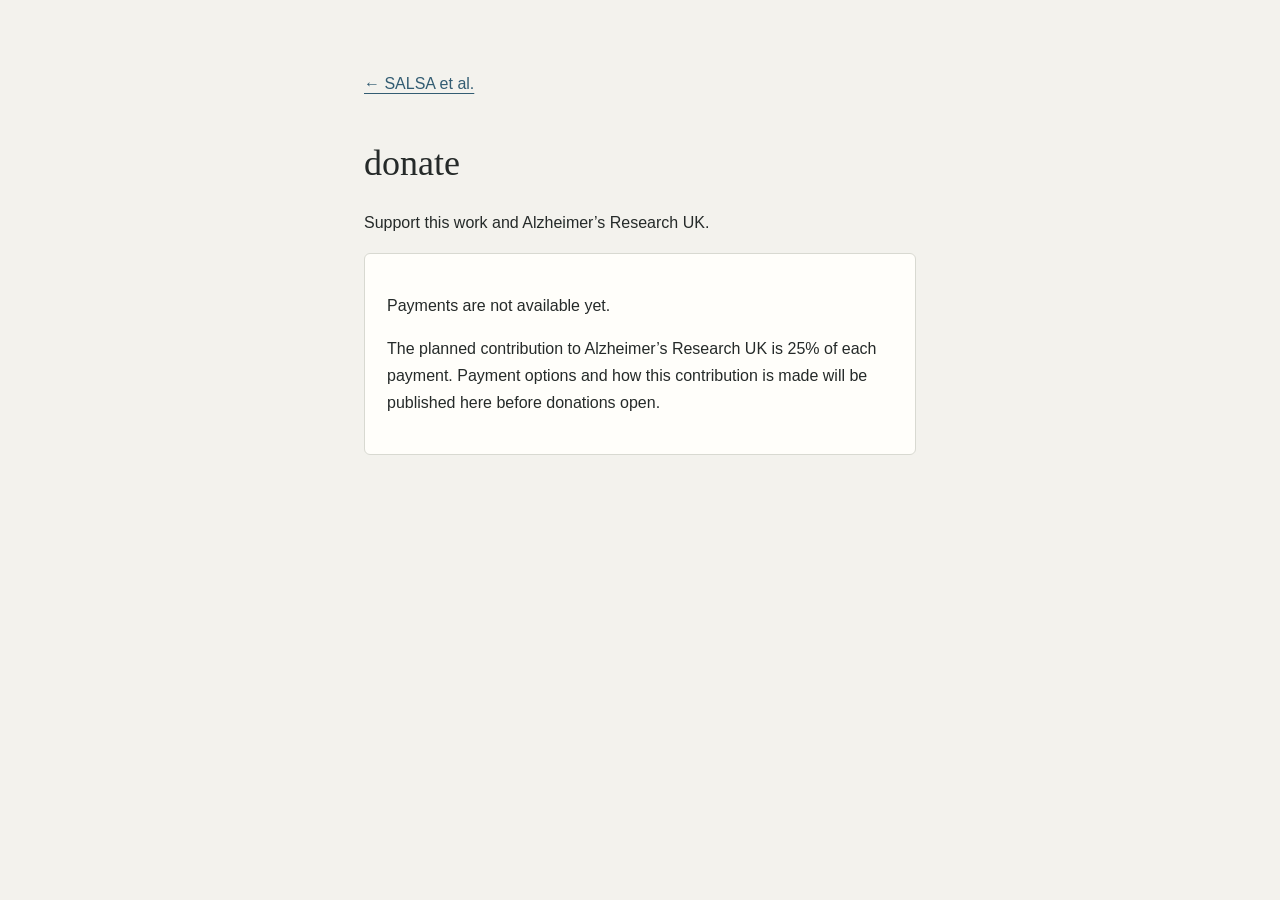
==== donate.html @ 75dee32e "Rename gallery and add author contact and donation entry points" ====
<!doctype html>
<html lang="en">
<head>
<meta charset="utf-8">
<meta name="viewport" content="width=device-width, initial-scale=1">
<title>Donate — SALSA et al.</title>
<style>
:root{color-scheme:light}*{box-sizing:border-box}body{margin:0;background:#f3f2ed;color:#252a29;font:16px/1.7 Arial,Helvetica,sans-serif}main{max-width:600px;margin:70px auto;padding:0 24px}h1{font:normal 36px/1.2 Georgia,serif;margin-top:45px}a{color:#325c72;text-underline-offset:4px}a:focus-visible{outline:3px solid #325c72;outline-offset:4px}.notice{padding:22px;background:#fffefa;border:1px solid #d8d9d1;border-radius:6px}
</style>
</head>
<body><main>
<a href="./">← SALSA et al.</a>
<h1>donate</h1>
<p>Support this work and Alzheimer’s Research UK.</p>
<div class="notice"><p>Payments are not available yet.</p><p>The planned contribution to Alzheimer’s Research UK is 25% of each payment. Payment options and how this contribution is made will be published here before donations open.</p></div>
</main></body>
</html>
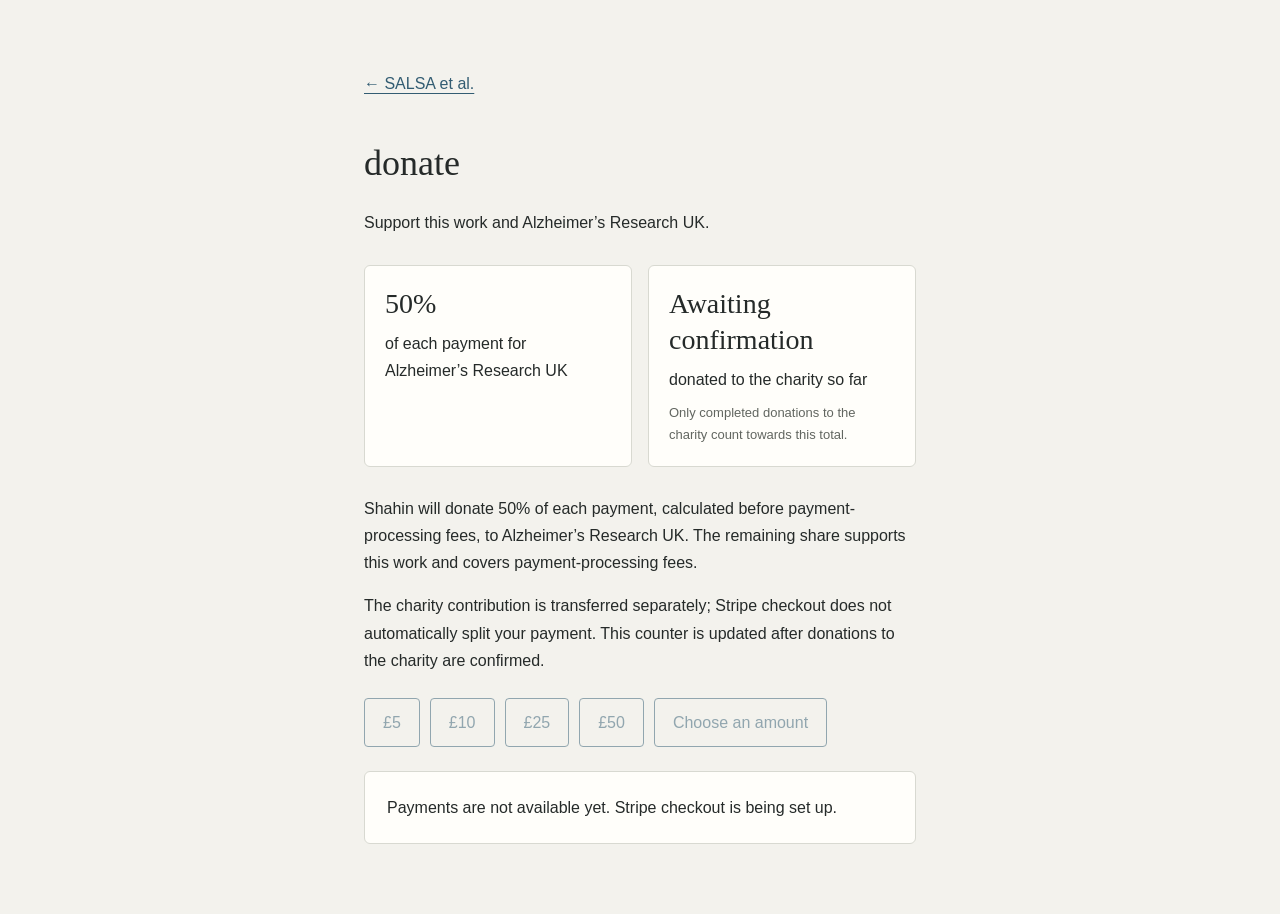
==== commit 80e68239: "Set charity share to 50 percent and add confirmed donation counters" ====
--- a/donate.html
+++ b/donate.html
@@ -6,12 +6,27 @@
 <title>Donate — SALSA et al.</title>
 <style>
 :root{color-scheme:light}*{box-sizing:border-box}body{margin:0;background:#f3f2ed;color:#252a29;font:16px/1.7 Arial,Helvetica,sans-serif}main{max-width:600px;margin:70px auto;padding:0 24px}h1{font:normal 36px/1.2 Georgia,serif;margin-top:45px}a{color:#325c72;text-underline-offset:4px}a:focus-visible{outline:3px solid #325c72;outline-offset:4px}.notice{padding:22px;background:#fffefa;border:1px solid #d8d9d1;border-radius:6px}
+
+.support-summary{display:grid;grid-template-columns:1fr 1fr;gap:16px;margin:28px 0}.support-summary>div{padding:20px;background:#fffefa;border:1px solid #d8d9d1;border-radius:6px}.support-summary strong{display:block;font:normal 28px/1.3 Georgia,serif;margin-bottom:8px}.support-summary p{font-size:13px;color:#626660;margin:8px 0 0}.amounts{display:flex;flex-wrap:wrap;gap:10px;margin:24px 0}.amounts a{padding:10px 18px;border:1px solid #325c72;border-radius:4px;text-decoration:none}.amounts a[aria-disabled=true]{opacity:.5;cursor:default}.notice p:first-child{margin-top:0}.notice p:last-child{margin-bottom:0}@media(max-width:450px){.support-summary{grid-template-columns:1fr}main{margin-top:32px}}
 </style>
 </head>
 <body><main>
 <a href="./">← SALSA et al.</a>
 <h1>donate</h1>
 <p>Support this work and Alzheimer’s Research UK.</p>
-<div class="notice"><p>Payments are not available yet.</p><p>The planned contribution to Alzheimer’s Research UK is 25% of each payment. Payment options and how this contribution is made will be published here before donations open.</p></div>
-</main></body>
+<div class="support-summary">
+<div><strong data-charity-percent>50%</strong>of each payment for Alzheimer’s Research UK</div>
+<div><strong data-charity-total>Awaiting confirmation</strong>donated to the charity so far<p data-charity-date>Only completed donations to the charity count towards this total.</p></div>
+</div>
+<p>Shahin will donate 50% of each payment, calculated before payment-processing fees, to Alzheimer’s Research UK. The remaining share supports this work and covers payment-processing fees.</p>
+<p>The charity contribution is transferred separately; Stripe checkout does not automatically split your payment. This counter is updated after donations to the charity are confirmed.</p>
+<div class="amounts" aria-label="Payment amount in pounds sterling">
+<a data-payment="5" aria-disabled="true" tabindex="-1">£5</a>
+<a data-payment="10" aria-disabled="true" tabindex="-1">£10</a>
+<a data-payment="25" aria-disabled="true" tabindex="-1">£25</a>
+<a data-payment="50" aria-disabled="true" tabindex="-1">£50</a>
+<a data-payment="custom" aria-disabled="true" tabindex="-1">Choose an amount</a>
+</div>
+<div class="notice"><p id="payment-status">Payments are not available yet. Stripe checkout is being set up.</p></div>
+</main><script type="module" src="support.js"></script></body>
 </html>
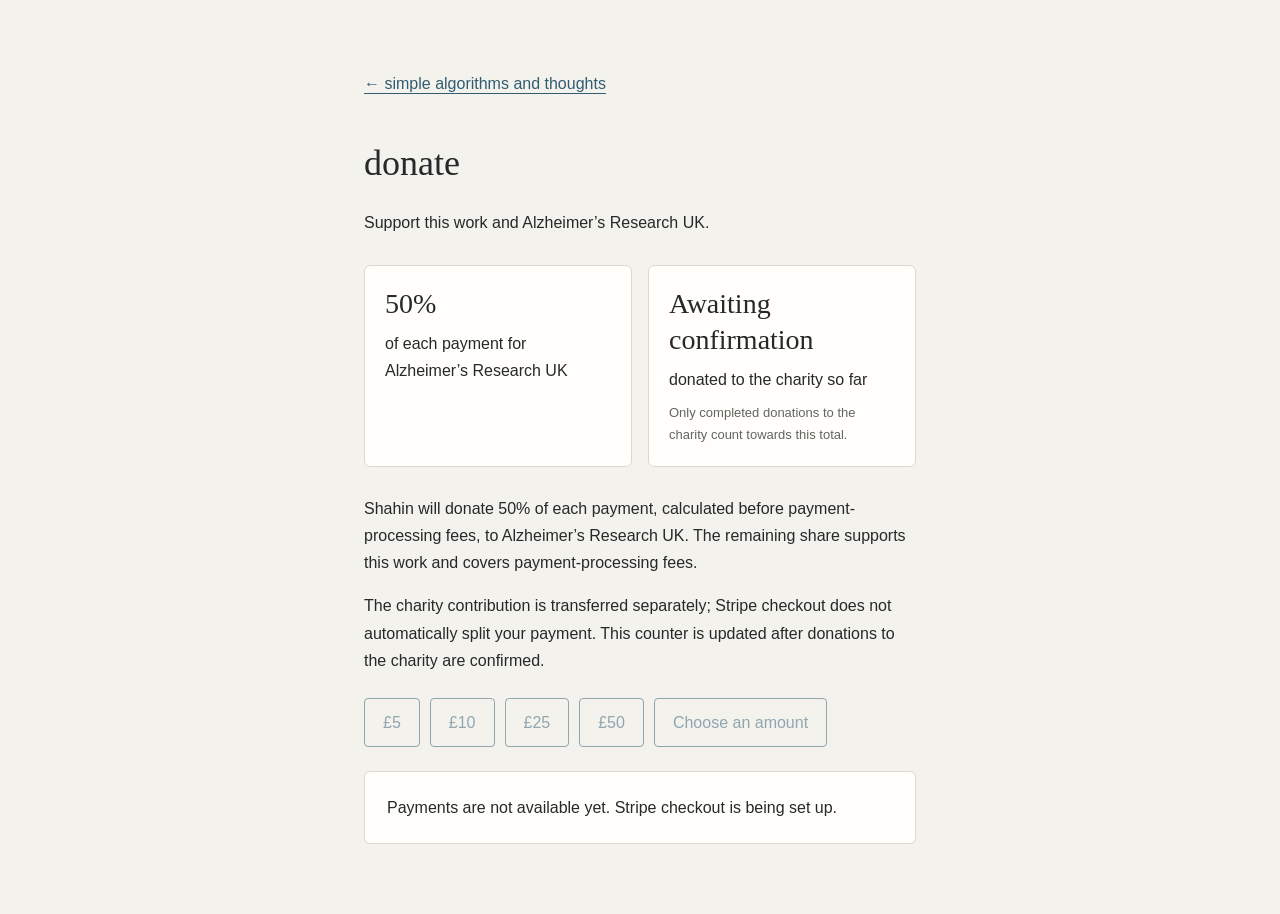
==== commit af168cf7: "Rename site, compact author menu and widen brainstorming board" ====
--- a/donate.html
+++ b/donate.html
@@ -3,7 +3,7 @@
 <head>
 <meta charset="utf-8">
 <meta name="viewport" content="width=device-width, initial-scale=1">
-<title>Donate — SALSA et al.</title>
+<title>Donate — simple algorithms and thoughts</title>
 <style>
 :root{color-scheme:light}*{box-sizing:border-box}body{margin:0;background:#f3f2ed;color:#252a29;font:16px/1.7 Arial,Helvetica,sans-serif}main{max-width:600px;margin:70px auto;padding:0 24px}h1{font:normal 36px/1.2 Georgia,serif;margin-top:45px}a{color:#325c72;text-underline-offset:4px}a:focus-visible{outline:3px solid #325c72;outline-offset:4px}.notice{padding:22px;background:#fffefa;border:1px solid #d8d9d1;border-radius:6px}
 
@@ -11,7 +11,7 @@
 </style>
 </head>
 <body><main>
-<a href="./">← SALSA et al.</a>
+<a href="./">← simple algorithms and thoughts</a>
 <h1>donate</h1>
 <p>Support this work and Alzheimer’s Research UK.</p>
 <div class="support-summary">
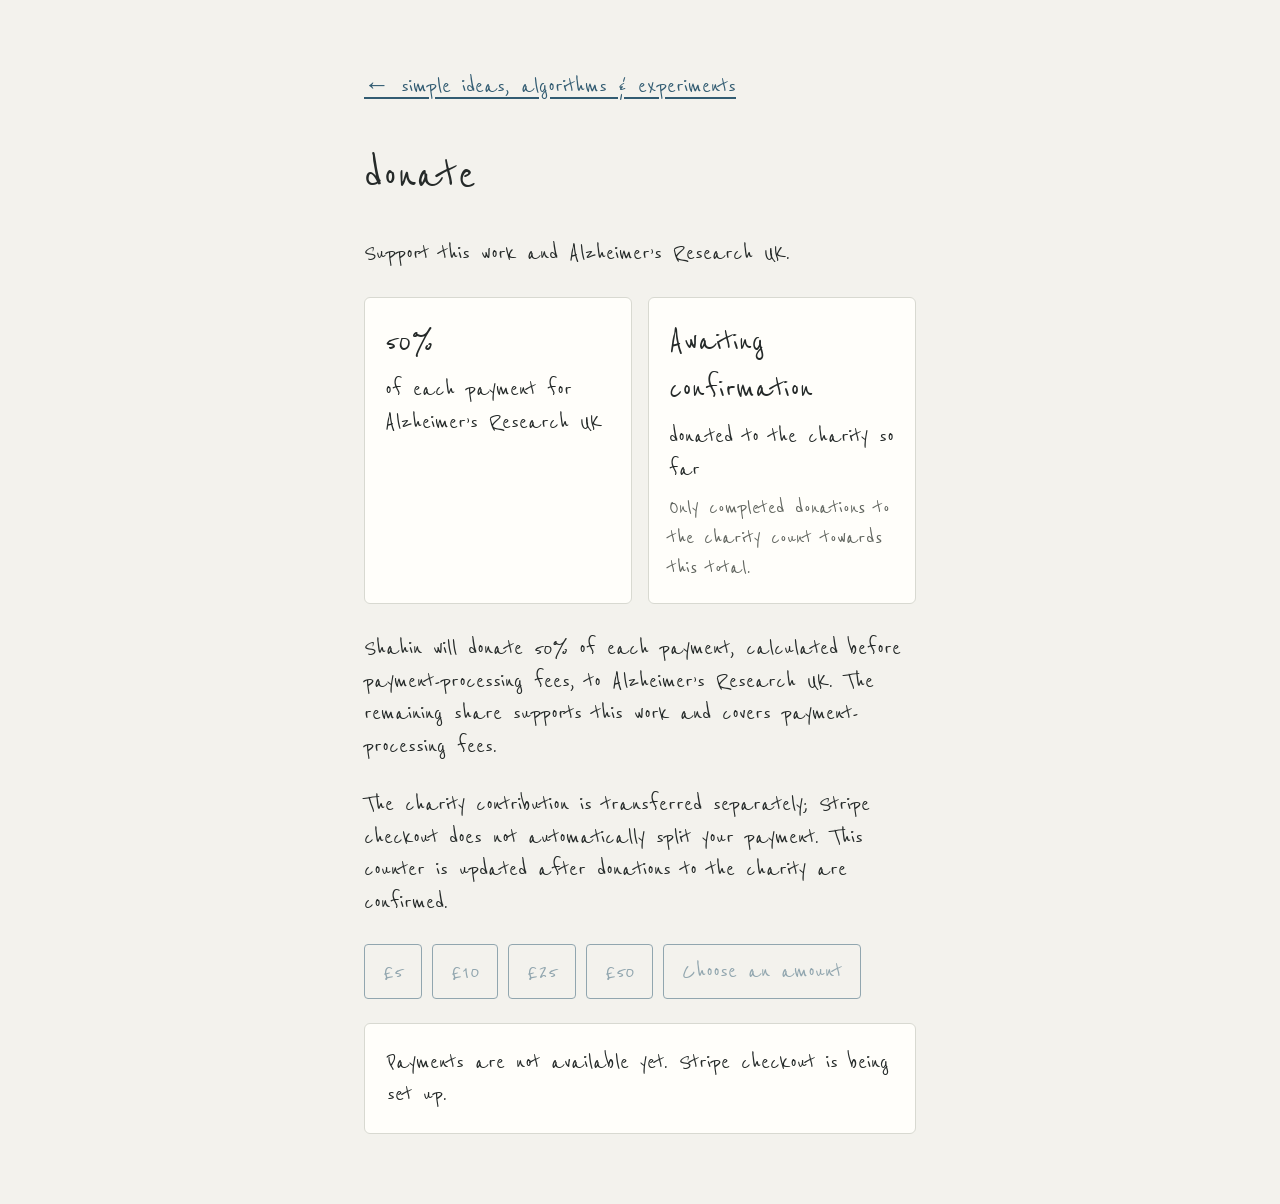
==== commit 60650cce: "Apply Reenie Beanie typography and revise gallery title and footer" ====
--- a/donate.html
+++ b/donate.html
@@ -3,15 +3,16 @@
 <head>
 <meta charset="utf-8">
 <meta name="viewport" content="width=device-width, initial-scale=1">
-<title>Donate — simple algorithms and thoughts</title>
+<title>Donate — simple ideas, algorithms &amp; experiments</title>
 <style>
 :root{color-scheme:light}*{box-sizing:border-box}body{margin:0;background:#f3f2ed;color:#252a29;font:16px/1.7 Arial,Helvetica,sans-serif}main{max-width:600px;margin:70px auto;padding:0 24px}h1{font:normal 36px/1.2 Georgia,serif;margin-top:45px}a{color:#325c72;text-underline-offset:4px}a:focus-visible{outline:3px solid #325c72;outline-offset:4px}.notice{padding:22px;background:#fffefa;border:1px solid #d8d9d1;border-radius:6px}
 
 .support-summary{display:grid;grid-template-columns:1fr 1fr;gap:16px;margin:28px 0}.support-summary>div{padding:20px;background:#fffefa;border:1px solid #d8d9d1;border-radius:6px}.support-summary strong{display:block;font:normal 28px/1.3 Georgia,serif;margin-bottom:8px}.support-summary p{font-size:13px;color:#626660;margin:8px 0 0}.amounts{display:flex;flex-wrap:wrap;gap:10px;margin:24px 0}.amounts a{padding:10px 18px;border:1px solid #325c72;border-radius:4px;text-decoration:none}.amounts a[aria-disabled=true]{opacity:.5;cursor:default}.notice p:first-child{margin-top:0}.notice p:last-child{margin-bottom:0}@media(max-width:450px){.support-summary{grid-template-columns:1fr}main{margin-top:32px}}
 </style>
+<link rel="stylesheet" href="typography.css">
 </head>
 <body><main>
-<a href="./">← simple algorithms and thoughts</a>
+<a href="./">← simple ideas, algorithms &amp; experiments</a>
 <h1>donate</h1>
 <p>Support this work and Alzheimer’s Research UK.</p>
 <div class="support-summary">
--- a/typography.css
+++ b/typography.css
@@ -0,0 +1,27 @@
+@font-face {
+  font-family: 'Reenie Beanie';
+  src: url('./fonts/reenie-beanie/ReenieBeanie.ttf') format('truetype');
+  font-style: normal;
+  font-weight: 400;
+  font-display: swap;
+}
+
+body, h1, h2, .chalk, .support-summary strong {
+  font-family: 'Reenie Beanie', cursive;
+  font-weight: 400;
+}
+body { font-size: 26px; line-height: 1.25; }
+h1 { font-size: clamp(36px, 4.4vw, 52px); line-height: 1.05; }
+.author { flex-shrink: 0; }
+.author, .open-link, footer, .pdf-controls,
+.contact-form label, .contact-form p, #pdf-message,
+.support-summary p { font-size: 24px; }
+.author-actions { font-size: 22px; }
+.dialog-heading h2 { font-size: 34px; }
+.support-summary strong { font-size: 36px; }
+button, input, textarea { font-family: inherit; }
+footer em { font-style: italic; }
+@media (max-width: 650px) {
+  h1 { font-size: 40px; }
+  .author, .open-link, footer, .pdf-controls { font-size: 24px; }
+}
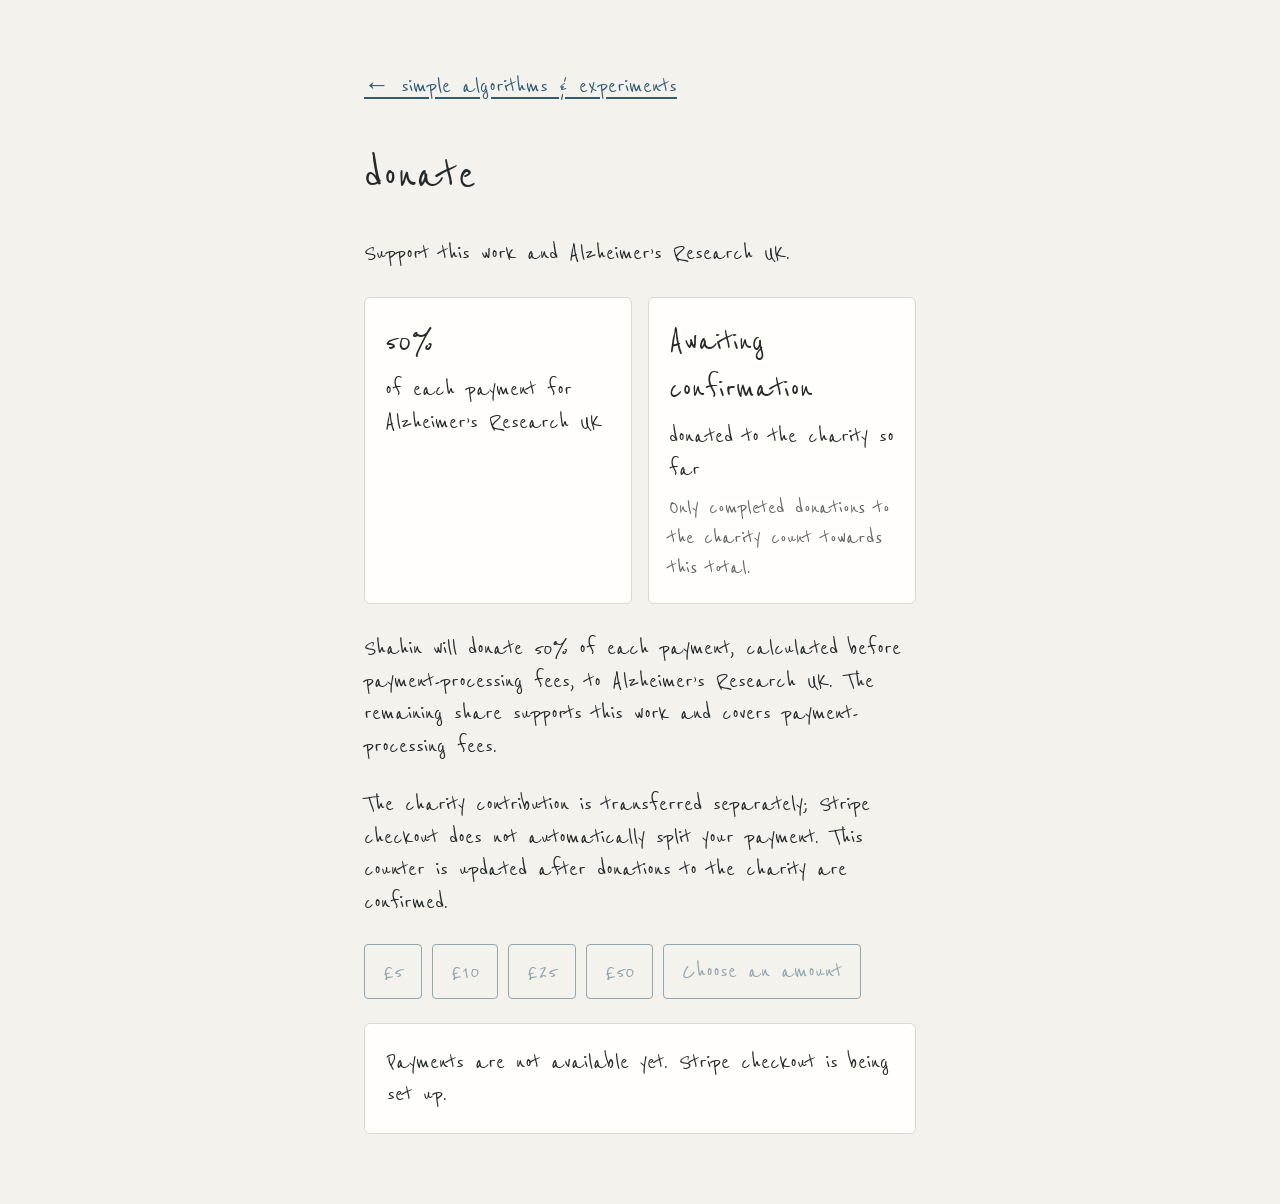
==== commit 334584aa: "Update gallery artwork, notebook index and footer navigation" ====
--- a/donate.html
+++ b/donate.html
@@ -3,7 +3,7 @@
 <head>
 <meta charset="utf-8">
 <meta name="viewport" content="width=device-width, initial-scale=1">
-<title>Donate — simple ideas, algorithms &amp; experiments</title>
+<title>Donate — simple algorithms &amp; experiments</title>
 <style>
 :root{color-scheme:light}*{box-sizing:border-box}body{margin:0;background:#f3f2ed;color:#252a29;font:16px/1.7 Arial,Helvetica,sans-serif}main{max-width:600px;margin:70px auto;padding:0 24px}h1{font:normal 36px/1.2 Georgia,serif;margin-top:45px}a{color:#325c72;text-underline-offset:4px}a:focus-visible{outline:3px solid #325c72;outline-offset:4px}.notice{padding:22px;background:#fffefa;border:1px solid #d8d9d1;border-radius:6px}
 
@@ -12,7 +12,7 @@
 <link rel="stylesheet" href="typography.css">
 </head>
 <body><main>
-<a href="./">← simple ideas, algorithms &amp; experiments</a>
+<a href="./">← simple algorithms &amp; experiments</a>
 <h1>donate</h1>
 <p>Support this work and Alzheimer’s Research UK.</p>
 <div class="support-summary">
--- a/typography.css
+++ b/typography.css
@@ -25,3 +25,8 @@
   h1 { font-size: 40px; }
   .author, .open-link, footer, .pdf-controls { font-size: 24px; }
 }
+
+/* Compact gallery header, retaining the existing type scale elsewhere. */
+header h1 { font-size: clamp(30.6px, 3.74vw, 44.2px); }
+.author-name { font-size: 20.4px; }
+@media (max-width: 650px) { header h1 { font-size: 34px; } }
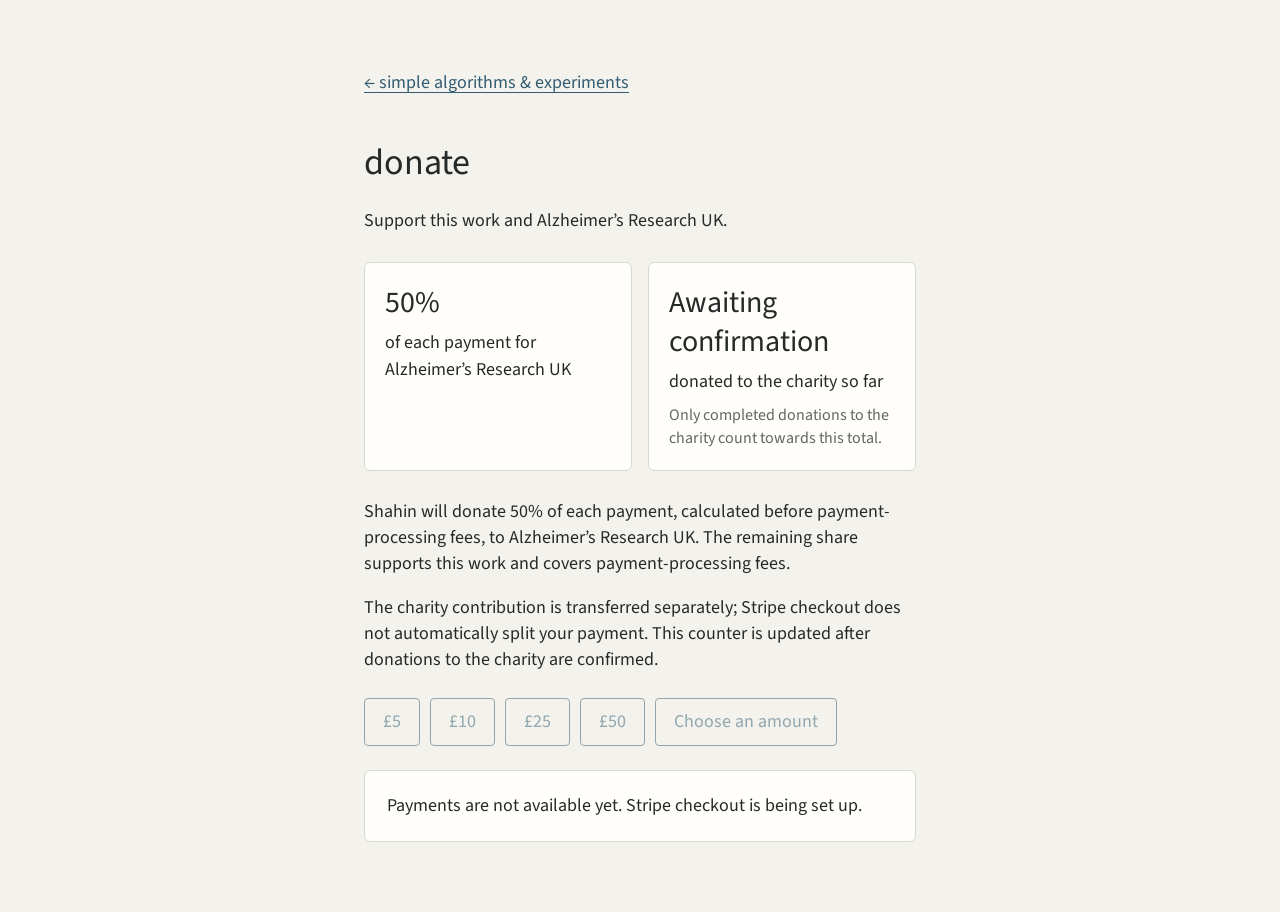
==== commit a06df482: "style(site): replace handwriting font with Source Sans 3 Host regular, semibold and bold fonts local" ====
--- a/donate.html
+++ b/donate.html
@@ -2,6 +2,9 @@
 <html lang="en">
 <head>
 <meta charset="utf-8">
+<link rel="icon" href="favicon.ico" sizes="16x16 32x32 48x48 64x64">
+<link rel="icon" type="image/png" sizes="256x256" href="assets/sz-icon.png">
+<link rel="preload" href="fonts/source-sans-3/regular.ttf" as="font" type="font/ttf" crossorigin>
 <meta name="viewport" content="width=device-width, initial-scale=1">
 <title>Donate — simple algorithms &amp; experiments</title>
 <style>
@@ -9,7 +12,7 @@
 
 .support-summary{display:grid;grid-template-columns:1fr 1fr;gap:16px;margin:28px 0}.support-summary>div{padding:20px;background:#fffefa;border:1px solid #d8d9d1;border-radius:6px}.support-summary strong{display:block;font:normal 28px/1.3 Georgia,serif;margin-bottom:8px}.support-summary p{font-size:13px;color:#626660;margin:8px 0 0}.amounts{display:flex;flex-wrap:wrap;gap:10px;margin:24px 0}.amounts a{padding:10px 18px;border:1px solid #325c72;border-radius:4px;text-decoration:none}.amounts a[aria-disabled=true]{opacity:.5;cursor:default}.notice p:first-child{margin-top:0}.notice p:last-child{margin-bottom:0}@media(max-width:450px){.support-summary{grid-template-columns:1fr}main{margin-top:32px}}
 </style>
-<link rel="stylesheet" href="typography.css">
+<link rel="stylesheet" href="typography.css?v=source-sans-3">
 </head>
 <body><main>
 <a href="./">← simple algorithms &amp; experiments</a>
--- a/typography.css
+++ b/typography.css
@@ -1,32 +1,47 @@
 @font-face {
-  font-family: 'Reenie Beanie';
-  src: url('./fonts/reenie-beanie/ReenieBeanie.ttf') format('truetype');
+  font-family: 'Source Sans 3';
+  src: url('./fonts/source-sans-3/regular.ttf') format('truetype');
   font-style: normal;
   font-weight: 400;
-  font-display: swap;
+  font-display: block;
 }
-
-body, h1, h2, .chalk, .support-summary strong {
-  font-family: 'Reenie Beanie', cursive;
-  font-weight: 400;
+@font-face {
+  font-family: 'Source Sans 3';
+  src: url('./fonts/source-sans-3/semibold.ttf') format('truetype');
+  font-style: normal;
+  font-weight: 600;
+  font-display: block;
 }
-body { font-size: 26px; line-height: 1.25; }
-h1 { font-size: clamp(36px, 4.4vw, 52px); line-height: 1.05; }
+@font-face {
+  font-family: 'Source Sans 3';
+  src: url('./fonts/source-sans-3/bold.ttf') format('truetype');
+  font-style: normal;
+  font-weight: 700;
+  font-display: block;
+}
+body, h1, h2, .chalk, .support-summary strong,
+.paperhead, .paper h3, .byline, .sectionname, .page-number {
+  font-family: 'Source Sans 3', sans-serif;
+}
+body { font-size: 18px; line-height: 1.45; font-weight: 400; }
+header h1 { font-size: clamp(25px, 3vw, 36px); line-height: 1.15; font-weight: 600; }
+h2 { font-size: 24px; font-weight: 600; }
 .author { flex-shrink: 0; }
-.author, .open-link, footer, .pdf-controls,
-.contact-form label, .contact-form p, #pdf-message,
-.support-summary p { font-size: 24px; }
-.author-actions { font-size: 22px; }
-.dialog-heading h2 { font-size: 34px; }
-.support-summary strong { font-size: 36px; }
-button, input, textarea { font-family: inherit; }
+.author, .author-name { font-size: 17px; }
+.author-actions { font-size: 16px; }
+.open-link, .icon-label, footer, footer > p, .pdf-controls { font-size: 16px; }
+.contact-form label, .contact-form p, .pdf-message, .support-summary p { font-size: 16px; }
+.dialog-heading h2 { font-size: 26px; }
+.support-summary strong { font-size: 30px; }
+button, input, textarea, select { font-family: inherit; }
 footer em { font-style: italic; }
+.page-index { font-size: 16px; line-height: 1.25; }
+.contents-heading, .page-index > summary { font-weight: 700; -webkit-text-stroke: 0; }
+.todo-panel { font-size: 16px; }
+.todo-panel > summary { font-size: 16px; }
+.todo-content p, .todo-form label { font-size: 14px; }
+.todo-list .todo-add-subtask { font-size: 13px; }
+/* Keep the compact monospace completion labels requested separately. */
 @media (max-width: 650px) {
-  h1 { font-size: 40px; }
-  .author, .open-link, footer, .pdf-controls { font-size: 24px; }
+  header h1 { font-size: 28px; }
 }
-
-/* Compact gallery header, retaining the existing type scale elsewhere. */
-header h1 { font-size: clamp(30.6px, 3.74vw, 44.2px); }
-.author-name { font-size: 20.4px; }
-@media (max-width: 650px) { header h1 { font-size: 34px; } }
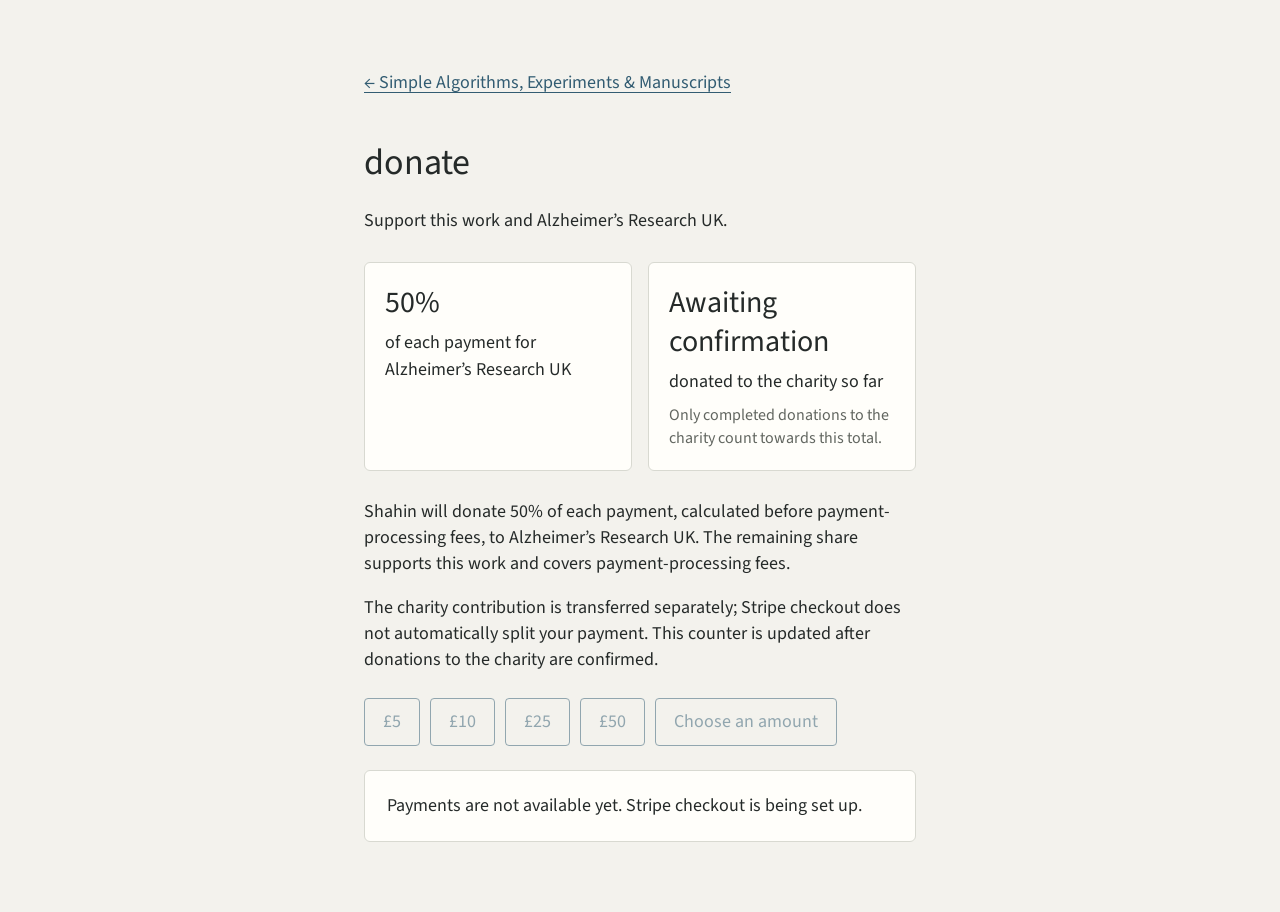
==== commit 0d29320d: "style(site): rename site and refine header typography Rename site to Simple Algorithms, Experiments " ====
--- a/donate.html
+++ b/donate.html
@@ -6,7 +6,7 @@
 <link rel="icon" type="image/png" sizes="256x256" href="assets/sz-icon.png">
 <link rel="preload" href="fonts/source-sans-3/regular.ttf" as="font" type="font/ttf" crossorigin>
 <meta name="viewport" content="width=device-width, initial-scale=1">
-<title>Donate — simple algorithms &amp; experiments</title>
+<title>Donate — Simple Algorithms, Experiments &amp; Manuscripts</title>
 <style>
 :root{color-scheme:light}*{box-sizing:border-box}body{margin:0;background:#f3f2ed;color:#252a29;font:16px/1.7 Arial,Helvetica,sans-serif}main{max-width:600px;margin:70px auto;padding:0 24px}h1{font:normal 36px/1.2 Georgia,serif;margin-top:45px}a{color:#325c72;text-underline-offset:4px}a:focus-visible{outline:3px solid #325c72;outline-offset:4px}.notice{padding:22px;background:#fffefa;border:1px solid #d8d9d1;border-radius:6px}
 
@@ -15,7 +15,7 @@
 <link rel="stylesheet" href="typography.css?v=source-sans-3">
 </head>
 <body><main>
-<a href="./">← simple algorithms &amp; experiments</a>
+<a href="./">← Simple Algorithms, Experiments &amp; Manuscripts</a>
 <h1>donate</h1>
 <p>Support this work and Alzheimer’s Research UK.</p>
 <div class="support-summary">
--- a/typography.css
+++ b/typography.css
@@ -1,3 +1,11 @@
+/* Use the installed font for preview; no font file is redistributed. */
+@font-face {
+  font-family: 'Scientific Graphics Preview';
+  src: local('Scientific Graphics Regular'), local('ScientificGraphics-Regular'), local('Scientific Graphics');
+  font-style: normal;
+  font-weight: 400;
+  font-display: block;
+}
 @font-face {
   font-family: 'Source Sans 3';
   src: url('./fonts/source-sans-3/regular.ttf') format('truetype');
@@ -24,7 +32,7 @@
   font-family: 'Source Sans 3', sans-serif;
 }
 body { font-size: 18px; line-height: 1.45; font-weight: 400; }
-header h1 { font-size: clamp(25px, 3vw, 36px); line-height: 1.15; font-weight: 600; }
+header h1 { font-size: clamp(12.5px, 1.5vw, 18px); line-height: 1.5; font-weight: 600; color: var(--muted); }
 h2 { font-size: 24px; font-weight: 600; }
 .author { flex-shrink: 0; }
 .author, .author-name { font-size: 17px; }
@@ -38,10 +46,51 @@
 .page-index { font-size: 16px; line-height: 1.25; }
 .contents-heading, .page-index > summary { font-weight: 700; -webkit-text-stroke: 0; }
 .todo-panel { font-size: 16px; }
-.todo-panel > summary { font-size: 16px; }
+.todo-panel > summary, .icon-label, .completion-label {
+  font-family: ui-monospace, SFMono-Regular, Menlo, Monaco, Consolas, "Liberation Mono", monospace;
+  font-size: 10.5px;
+  font-weight: 400;
+  font-style: normal;
+  line-height: 1.5;
+  letter-spacing: normal;
+}
 .todo-content p, .todo-form label { font-size: 14px; }
 .todo-list .todo-add-subtask { font-size: 13px; }
 /* Keep the compact monospace completion labels requested separately. */
 @media (max-width: 650px) {
-  header h1 { font-size: 28px; }
+  header h1 { font-size: 14px; }
 }
+
+header h1, .author-name {
+  font-family: 'Scientific Graphics Preview', 'Source Sans 3', sans-serif;
+  font-weight: 400;
+  font-synthesis: none;
+}
+
+/* Align the author with the title rather than the top of its click target. */
+header .author {
+  position: absolute;
+  top: 55px;
+  left: min(0px, calc(50% - 688px));
+  height: 27px;
+  display: flex;
+  align-items: baseline;
+}
+/* A zero-width title-sized strut aligns both fonts on the same baseline. */
+header .author::before {
+  content: '\200B';
+  width: 0;
+  font-family: 'Scientific Graphics Preview', 'Source Sans 3', sans-serif;
+  font-size: clamp(12.5px, 1.5vw, 18px);
+  font-weight: 400;
+  line-height: 1.5;
+}
+header .author-name { padding: 0; font-size: 12.75px; }
+@media (max-width: 1199px) {
+  header { display: flex; align-items: baseline; gap: 24px; }
+  header .author { position: relative; top: auto; left: auto; height: auto; margin-top: 0; order: -1; }
+  header h1 { flex: 1; min-width: 0; }
+}
+@media (max-width: 650px) {
+  header .author::before { font-size: 14px; }
+}
